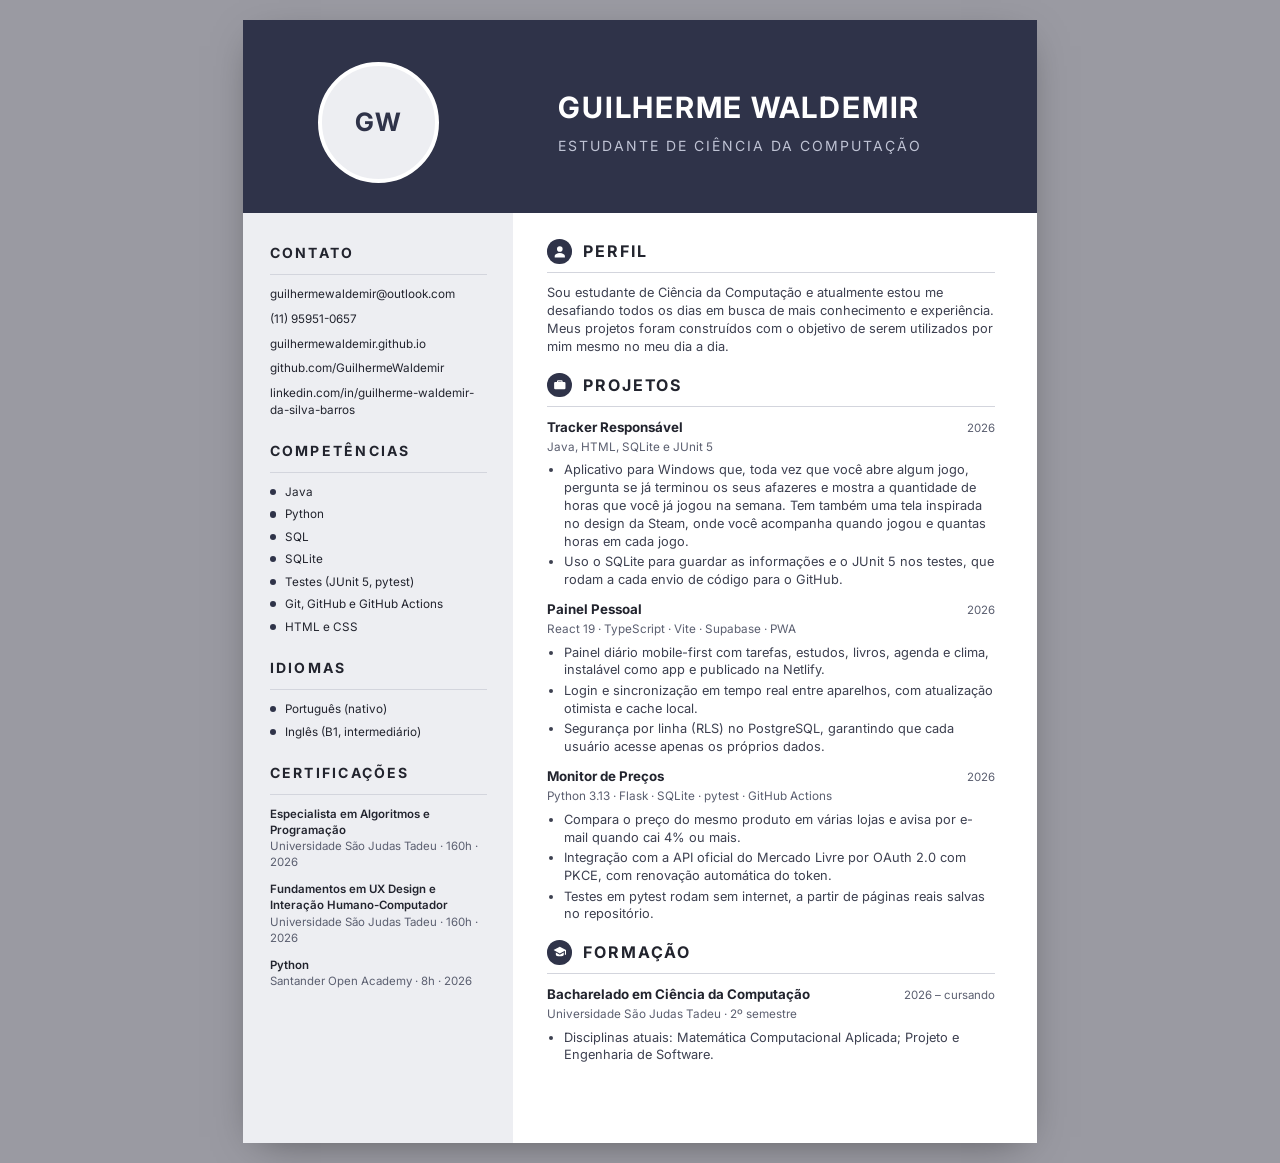
==== curriculo.html @ fb8f62c9 "Enxuga a lista de competências do currículo Tira TypeScript/JavaScript, React e Vite, Flask e Postgr" ====
<!doctype html>
<html lang="pt-BR">
<head>
  <meta charset="utf-8">
  <meta name="viewport" content="width=device-width, initial-scale=1">
  <title>Currículo · Guilherme Waldemir</title>
  <meta name="description" content="Currículo de Guilherme Waldemir, estudante de Ciência da Computação.">
  <link rel="preconnect" href="https://fonts.googleapis.com">
  <link rel="preconnect" href="https://fonts.gstatic.com" crossorigin>
  <link href="https://fonts.googleapis.com/css2?family=Inter:wght@400;500;600;700&display=swap" rel="stylesheet">
  <style>
    /* Currículo em duas colunas, para impressão em A4.
       Tema claro sempre: papel é branco. */
    @page { size: A4; margin: 0; }

    :root {
      --escuro: #2f3349;   /* faixa do topo e títulos */
      --lateral: #edeef2;  /* fundo da barra lateral */
      --texto: #22242e;
      --suave: #5b5f70;
      --linha: #d3d5dd;
      --largura-lateral: 34%;
    }

    * { box-sizing: border-box; }

    body {
      margin: 0;
      background: #9a9aa2;
      color: var(--texto);
      font: 400 9.6pt/1.4 "Inter", system-ui, sans-serif;
      -webkit-font-smoothing: antialiased;
    }

    .folha {
      width: 210mm;
      min-height: 297mm;
      margin: 20px auto;
      background: #fff;
      /* Pinta a faixa da barra lateral no fundo da página inteira: garante que
         ela vá até o pé do papel, mesmo onde o conteúdo termina antes. */
      background-image: linear-gradient(to right, var(--lateral) 0 var(--largura-lateral), #fff var(--largura-lateral));
      box-shadow: 0 10px 40px -16px rgba(0, 0, 0, .5);
      display: grid;
      grid-template-columns: var(--largura-lateral) 1fr;
      grid-template-rows: auto 1fr;
      /* Sem isso, o Chrome remove os fundos coloridos ao gerar o PDF. */
      -webkit-print-color-adjust: exact;
      print-color-adjust: exact;
    }

    /* ---------- topo ---------- */
    .marca {
      background: var(--escuro);
      display: flex; align-items: center; justify-content: center;
      padding: 11mm 0 8mm;
    }
    .monograma {
      width: 32mm; height: 32mm;
      border-radius: 50%;
      background: var(--lateral);
      border: 1.2mm solid #fff;
      display: flex; align-items: center; justify-content: center;
      font-weight: 700; font-size: 19pt; letter-spacing: .04em;
      color: var(--escuro);
    }

    .titulo-topo {
      background: var(--escuro);
      color: #fff;
      padding: 12mm 12mm 8mm;
      display: flex; flex-direction: column; justify-content: center;
    }
    .titulo-topo h1 {
      margin: 0;
      font-size: 22pt; font-weight: 700;
      letter-spacing: .06em; text-transform: uppercase;
      line-height: 1.1;
    }
    .titulo-topo p {
      margin: 3mm 0 0;
      font-size: 10.5pt; letter-spacing: .14em; text-transform: uppercase;
      color: #bfc3d4;
    }

    /* ---------- barra lateral ---------- */
    .lateral { padding: 8mm 7mm 8mm; }

    .lateral h2 {
      margin: 0 0 3mm;
      font-size: 10.5pt; font-weight: 700;
      letter-spacing: .16em; text-transform: uppercase;
    }
    .lateral section + section { margin-top: 6mm; }
    .lateral hr {
      border: 0; border-top: 1px solid var(--linha);
      margin: 0 0 3mm;
    }

    .contato { list-style: none; margin: 0; padding: 0; font-size: 8.8pt; }
    .contato li { margin-bottom: 2.2mm; word-break: break-word; }
    .contato a { color: inherit; text-decoration: none; }

    .lista { list-style: none; margin: 0; padding: 0; font-size: 8.8pt; }
    .lista li { position: relative; padding-left: 4mm; margin-bottom: 1.6mm; }
    .lista li::before {
      content: ""; position: absolute; left: 0; top: 1.35mm;
      width: 1.6mm; height: 1.6mm; border-radius: 50%;
      background: var(--escuro);
    }

    .cert { font-size: 8.6pt; margin-bottom: 3mm; }
    .cert b { display: block; font-weight: 600; }
    .cert span { color: var(--suave); }

    /* ---------- coluna principal ---------- */
    .principal { padding: 7mm 11mm 7mm 9mm; }

    .principal section + section { margin-top: 4.4mm; }

    .cabeca { display: flex; align-items: center; gap: 3mm; }
    .cabeca .icone {
      width: 6.5mm; height: 6.5mm; border-radius: 50%;
      background: var(--escuro);
      display: flex; align-items: center; justify-content: center;
      flex: none;
    }
    .cabeca .icone svg { width: 3.6mm; height: 3.6mm; fill: #fff; }
    .cabeca h2 {
      margin: 0;
      font-size: 12pt; font-weight: 700;
      letter-spacing: .12em; text-transform: uppercase;
    }
    .principal hr {
      border: 0; border-top: 1px solid var(--linha);
      margin: 2.2mm 0 3mm;
    }

    .principal p { margin: 0; color: #3d4050; }

    .item { margin-bottom: 2.9mm; }
    .item:last-child { margin-bottom: 0; }
    .item-topo { display: flex; justify-content: space-between; gap: 4mm; align-items: baseline; }
    .item-titulo { font-weight: 700; font-size: 10pt; }
    .item-data { font-size: 8.6pt; color: var(--suave); white-space: nowrap; }
    .item-sub { font-size: 8.8pt; color: var(--suave); margin-top: .6mm; }

    .bullets { margin: 1.6mm 0 0; padding-left: 4.5mm; }
    .bullets li { margin-bottom: .7mm; color: #3d4050; }

    /* A folha tem largura fixa de A4 (210mm). Em telas menores, diminui a
       escala para caber, em vez de forçar rolagem lateral. */
    @media screen and (max-width: 860px) { .folha { zoom: .85; } }
    @media screen and (max-width: 720px) { .folha { zoom: .68; } }
    @media screen and (max-width: 560px) { .folha { zoom: .5; } }
    @media screen and (max-width: 420px) { .folha { zoom: .42; } }

    @media print {
      body { background: #fff; }
      /* Altura um pouco menor que os 297mm do A4: o arredondamento do
         navegador empurrava uma segunda página em branco. */
      .folha { margin: 0; box-shadow: none; width: auto; min-height: 0; height: 296mm; }
    }
  </style>
</head>
<body>
  <main class="folha">
    <div class="marca">
      <div class="monograma">GW</div>
    </div>

    <header class="titulo-topo">
      <h1>Guilherme Waldemir</h1>
      <p>Estudante de Ciência da Computação</p>
    </header>

    <aside class="lateral">
      <section>
        <h2>Contato</h2>
        <hr>
        <ul class="contato">
          <li><a href="mailto:guilhermewaldemir@outlook.com">guilhermewaldemir@outlook.com</a></li>
          <li><a href="tel:+5511959510657">(11) 95951-0657</a></li>
          <li><a href="https://guilhermewaldemir.github.io">guilhermewaldemir.github.io</a></li>
          <li><a href="https://github.com/GuilhermeWaldemir">github.com/GuilhermeWaldemir</a></li>
          <li><a href="https://www.linkedin.com/in/guilherme-waldemir-da-silva-barros-382065347/">linkedin.com/in/guilherme-waldemir-da-silva-barros</a></li>
        </ul>
      </section>

      <section>
        <h2>Competências</h2>
        <hr>
        <ul class="lista">
          <li>Java</li>
          <li>Python</li>
          <li>SQL</li>
          <li>SQLite</li>
          <li>Testes (JUnit 5, pytest)</li>
          <li>Git, GitHub e GitHub Actions</li>
          <li>HTML e CSS</li>
        </ul>
      </section>

      <section>
        <h2>Idiomas</h2>
        <hr>
        <ul class="lista">
          <li>Português (nativo)</li>
          <li>Inglês (B1, intermediário)</li>
        </ul>
      </section>

      <section>
        <h2>Certificações</h2>
        <hr>
        <div class="cert">
          <b>Especialista em Algoritmos e Programação</b>
          <span>Universidade São Judas Tadeu · 160h · 2026</span>
        </div>
        <div class="cert">
          <b>Fundamentos em UX Design e Interação Humano-Computador</b>
          <span>Universidade São Judas Tadeu · 160h · 2026</span>
        </div>
        <div class="cert">
          <b>Python</b>
          <span>Santander Open Academy · 8h · 2026</span>
        </div>
      </section>
    </aside>

    <div class="principal">
      <section>
        <div class="cabeca">
          <span class="icone" aria-hidden="true">
            <svg viewBox="0 0 24 24"><path d="M12 12a5 5 0 1 0 0-10 5 5 0 0 0 0 10Zm0 2c-5 0-9 2.6-9 5.8V22h18v-2.2c0-3.2-4-5.8-9-5.8Z"/></svg>
          </span>
          <h2>Perfil</h2>
        </div>
        <hr>
        <p>
          Sou estudante de Ciência da Computação e atualmente estou me desafiando todos os dias
          em busca de mais conhecimento e experiência. Meus projetos foram construídos com o
          objetivo de serem utilizados por mim mesmo no meu dia a dia.
        </p>
      </section>

      <section>
        <div class="cabeca">
          <span class="icone" aria-hidden="true">
            <svg viewBox="0 0 24 24"><path d="M9 4h6a2 2 0 0 1 2 2v1h3a2 2 0 0 1 2 2v9a2 2 0 0 1-2 2H4a2 2 0 0 1-2-2V9a2 2 0 0 1 2-2h3V6a2 2 0 0 1 2-2Zm0 3h6V6H9v1Z"/></svg>
          </span>
          <h2>Projetos</h2>
        </div>
        <hr>

        <div class="item">
          <div class="item-topo">
            <span class="item-titulo">Tracker Responsável</span>
            <span class="item-data">2026</span>
          </div>
          <div class="item-sub">Java, HTML, SQLite e JUnit 5</div>
          <ul class="bullets">
            <li>Aplicativo para Windows que, toda vez que você abre algum jogo, pergunta se já terminou os seus afazeres e mostra a quantidade de horas que você já jogou na semana. Tem também uma tela inspirada no design da Steam, onde você acompanha quando jogou e quantas horas em cada jogo.</li>
            <li>Uso o SQLite para guardar as informações e o JUnit 5 nos testes, que rodam a cada envio de código para o GitHub.</li>
          </ul>
        </div>

        <div class="item">
          <div class="item-topo">
            <span class="item-titulo">Painel Pessoal</span>
            <span class="item-data">2026</span>
          </div>
          <div class="item-sub">React 19 · TypeScript · Vite · Supabase · PWA</div>
          <ul class="bullets">
            <li>Painel diário mobile-first com tarefas, estudos, livros, agenda e clima, instalável como app e publicado na Netlify.</li>
            <li>Login e sincronização em tempo real entre aparelhos, com atualização otimista e cache local.</li>
            <li>Segurança por linha (RLS) no PostgreSQL, garantindo que cada usuário acesse apenas os próprios dados.</li>
          </ul>
        </div>

        <div class="item">
          <div class="item-topo">
            <span class="item-titulo">Monitor de Preços</span>
            <span class="item-data">2026</span>
          </div>
          <div class="item-sub">Python 3.13 · Flask · SQLite · pytest · GitHub Actions</div>
          <ul class="bullets">
            <li>Compara o preço do mesmo produto em várias lojas e avisa por e-mail quando cai 4% ou mais.</li>
            <li>Integração com a API oficial do Mercado Livre por OAuth 2.0 com PKCE, com renovação automática do token.</li>
            <li>Testes em pytest rodam sem internet, a partir de páginas reais salvas no repositório.</li>
          </ul>
        </div>
      </section>

      <section>
        <div class="cabeca">
          <span class="icone" aria-hidden="true">
            <svg viewBox="0 0 24 24"><path d="M12 3 1 9l11 6 9-4.9V17h2V9L12 3ZM5 13.2V17c0 1.7 3.1 3 7 3s7-1.3 7-3v-3.8l-7 3.8-7-3.8Z"/></svg>
          </span>
          <h2>Formação</h2>
        </div>
        <hr>
        <div class="item">
          <div class="item-topo">
            <span class="item-titulo">Bacharelado em Ciência da Computação</span>
            <span class="item-data">2026 – cursando</span>
          </div>
          <div class="item-sub">Universidade São Judas Tadeu · 2º semestre</div>
          <ul class="bullets">
            <li>Disciplinas atuais: Matemática Computacional Aplicada; Projeto e Engenharia de Software.</li>
          </ul>
        </div>
      </section>
    </div>
  </main>
</body>
</html>
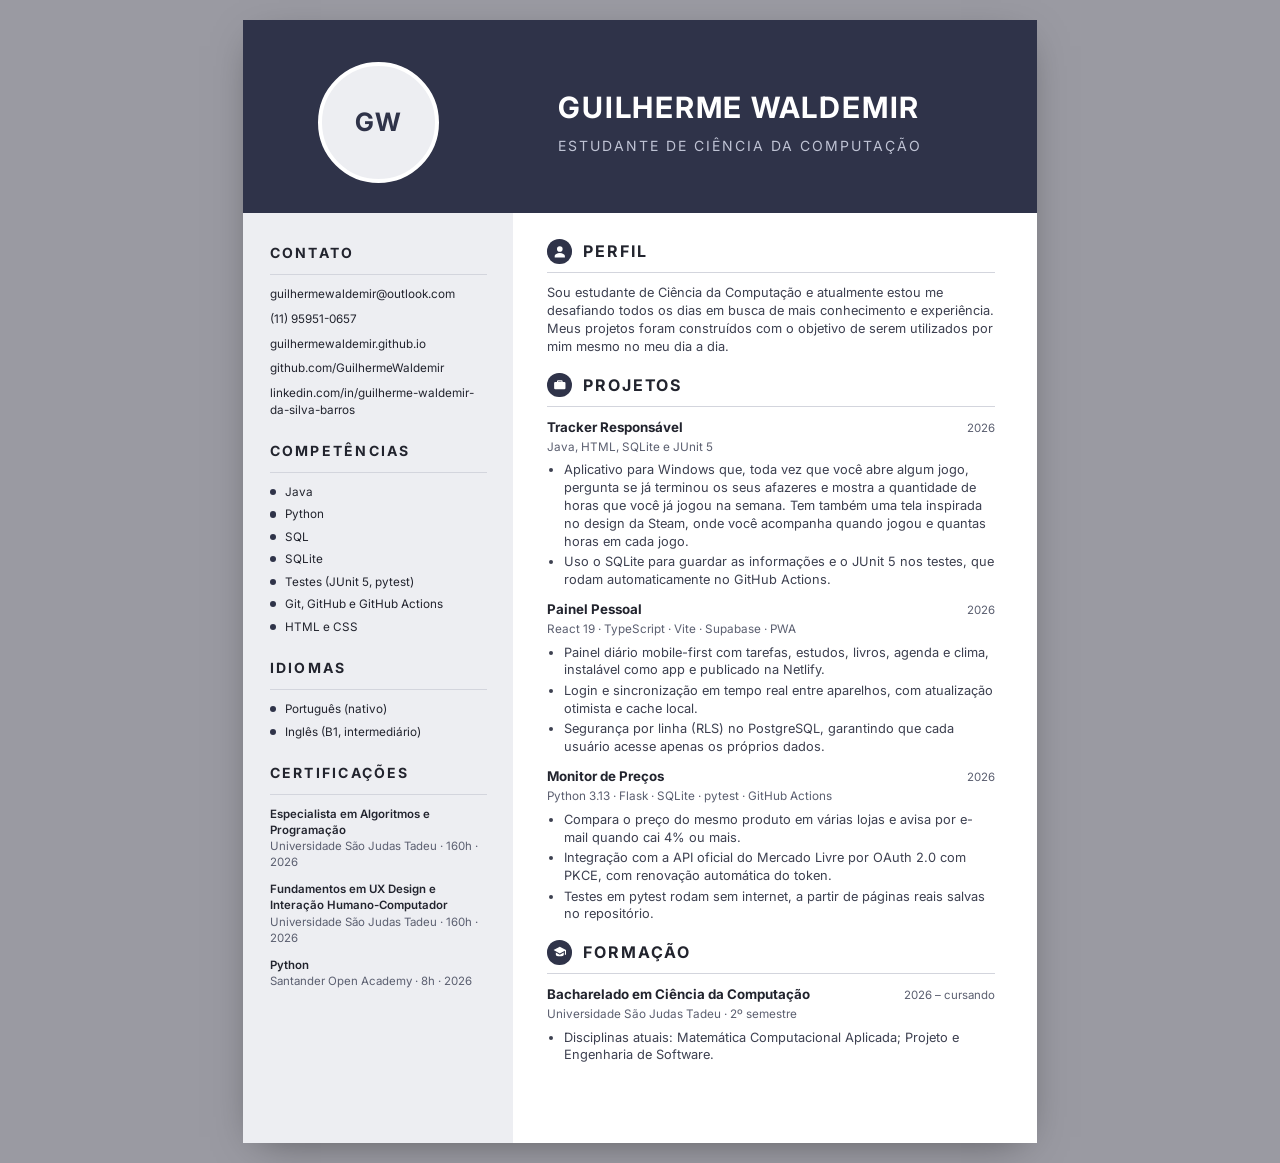
==== commit 8d8f00d7: "Cita o GitHub Actions na descrição dos testes do tracker Co-Authored-By: Claude Opus 5 <noreply@anth" ====
--- a/curriculo.html
+++ b/curriculo.html
@@ -261,7 +261,7 @@
           <div class="item-sub">Java, HTML, SQLite e JUnit 5</div>
           <ul class="bullets">
             <li>Aplicativo para Windows que, toda vez que você abre algum jogo, pergunta se já terminou os seus afazeres e mostra a quantidade de horas que você já jogou na semana. Tem também uma tela inspirada no design da Steam, onde você acompanha quando jogou e quantas horas em cada jogo.</li>
-            <li>Uso o SQLite para guardar as informações e o JUnit 5 nos testes, que rodam a cada envio de código para o GitHub.</li>
+            <li>Uso o SQLite para guardar as informações e o JUnit 5 nos testes, que rodam automaticamente no GitHub Actions.</li>
           </ul>
         </div>
 
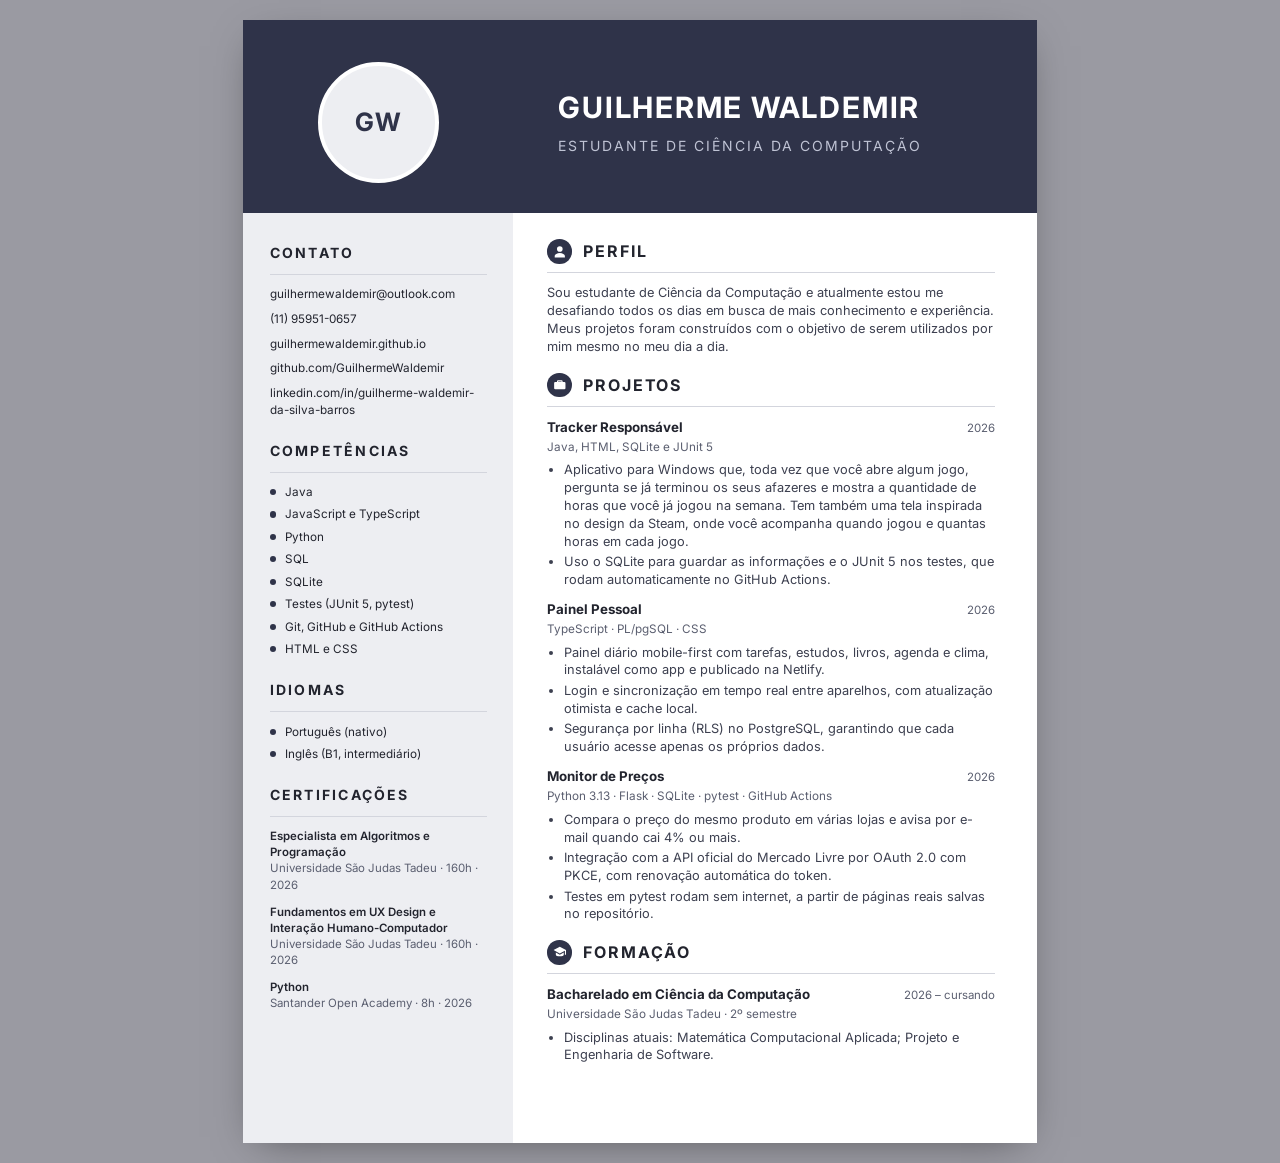
==== commit 73f5f924: "Ajusta competências e tecnologias do painel no currículo Volta JavaScript e TypeScript à lista de co" ====
--- a/curriculo.html
+++ b/curriculo.html
@@ -192,6 +192,7 @@
         <hr>
         <ul class="lista">
           <li>Java</li>
+          <li>JavaScript e TypeScript</li>
           <li>Python</li>
           <li>SQL</li>
           <li>SQLite</li>
@@ -270,7 +271,7 @@
             <span class="item-titulo">Painel Pessoal</span>
             <span class="item-data">2026</span>
           </div>
-          <div class="item-sub">React 19 · TypeScript · Vite · Supabase · PWA</div>
+          <div class="item-sub">TypeScript · PL/pgSQL · CSS</div>
           <ul class="bullets">
             <li>Painel diário mobile-first com tarefas, estudos, livros, agenda e clima, instalável como app e publicado na Netlify.</li>
             <li>Login e sincronização em tempo real entre aparelhos, com atualização otimista e cache local.</li>
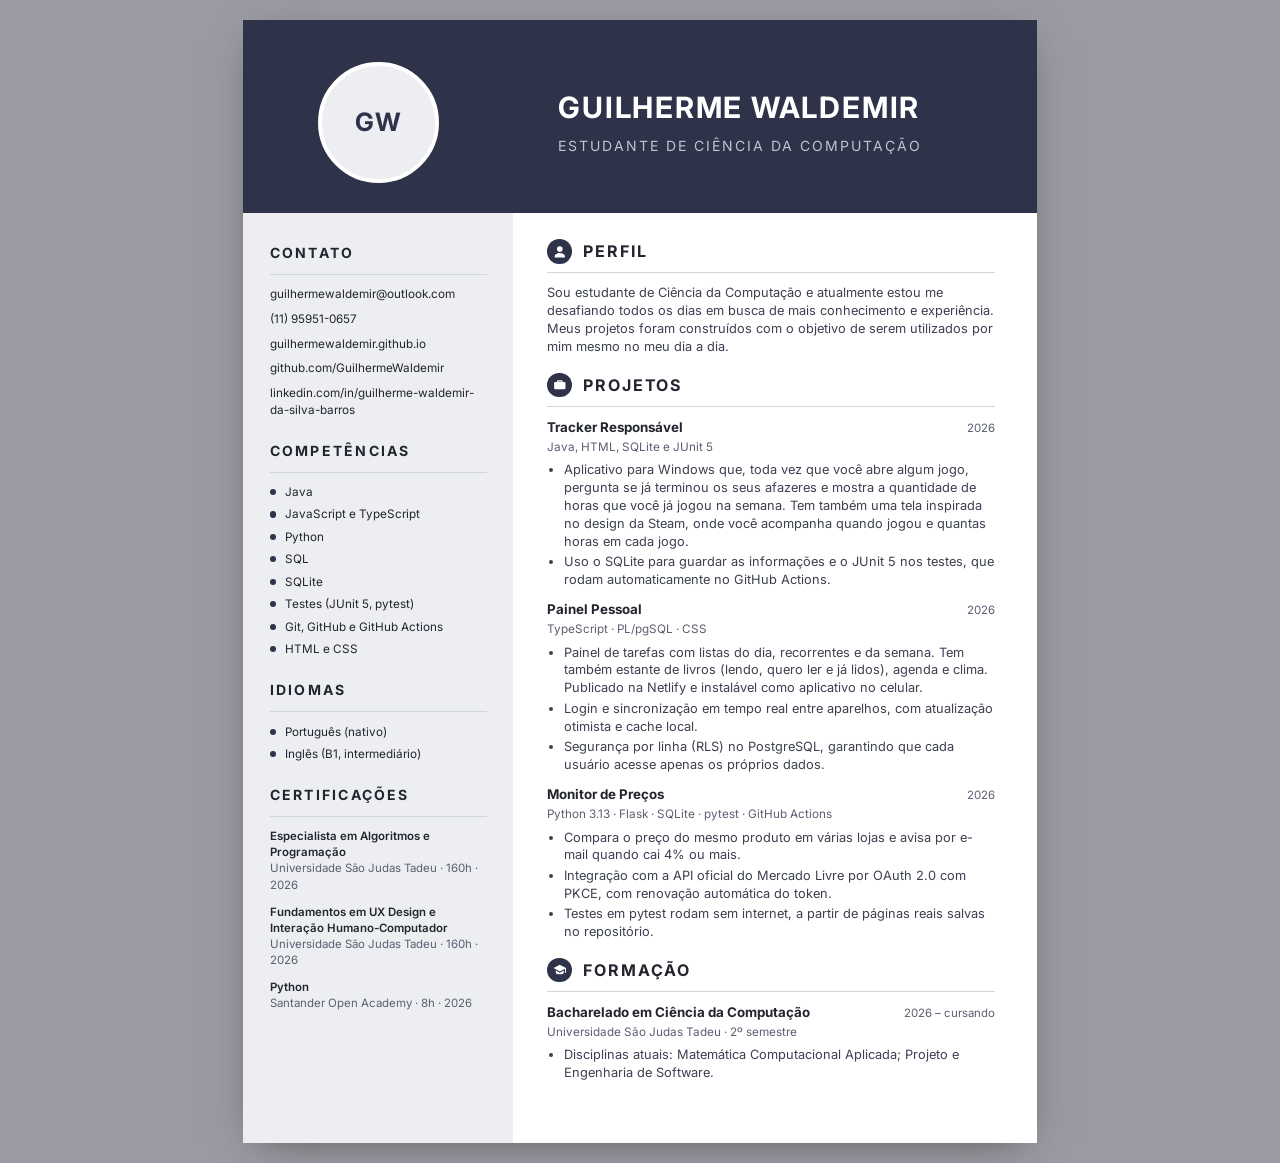
==== commit f2e6ddbd: "Reescreve a descrição do Painel Pessoal no currículo Co-Authored-By: Claude Opus 5 <noreply@anthropi" ====
--- a/curriculo.html
+++ b/curriculo.html
@@ -273,7 +273,7 @@
           </div>
           <div class="item-sub">TypeScript · PL/pgSQL · CSS</div>
           <ul class="bullets">
-            <li>Painel diário mobile-first com tarefas, estudos, livros, agenda e clima, instalável como app e publicado na Netlify.</li>
+            <li>Painel de tarefas com listas do dia, recorrentes e da semana. Tem também estante de livros (lendo, quero ler e já lidos), agenda e clima. Publicado na Netlify e instalável como aplicativo no celular.</li>
             <li>Login e sincronização em tempo real entre aparelhos, com atualização otimista e cache local.</li>
             <li>Segurança por linha (RLS) no PostgreSQL, garantindo que cada usuário acesse apenas os próprios dados.</li>
           </ul>
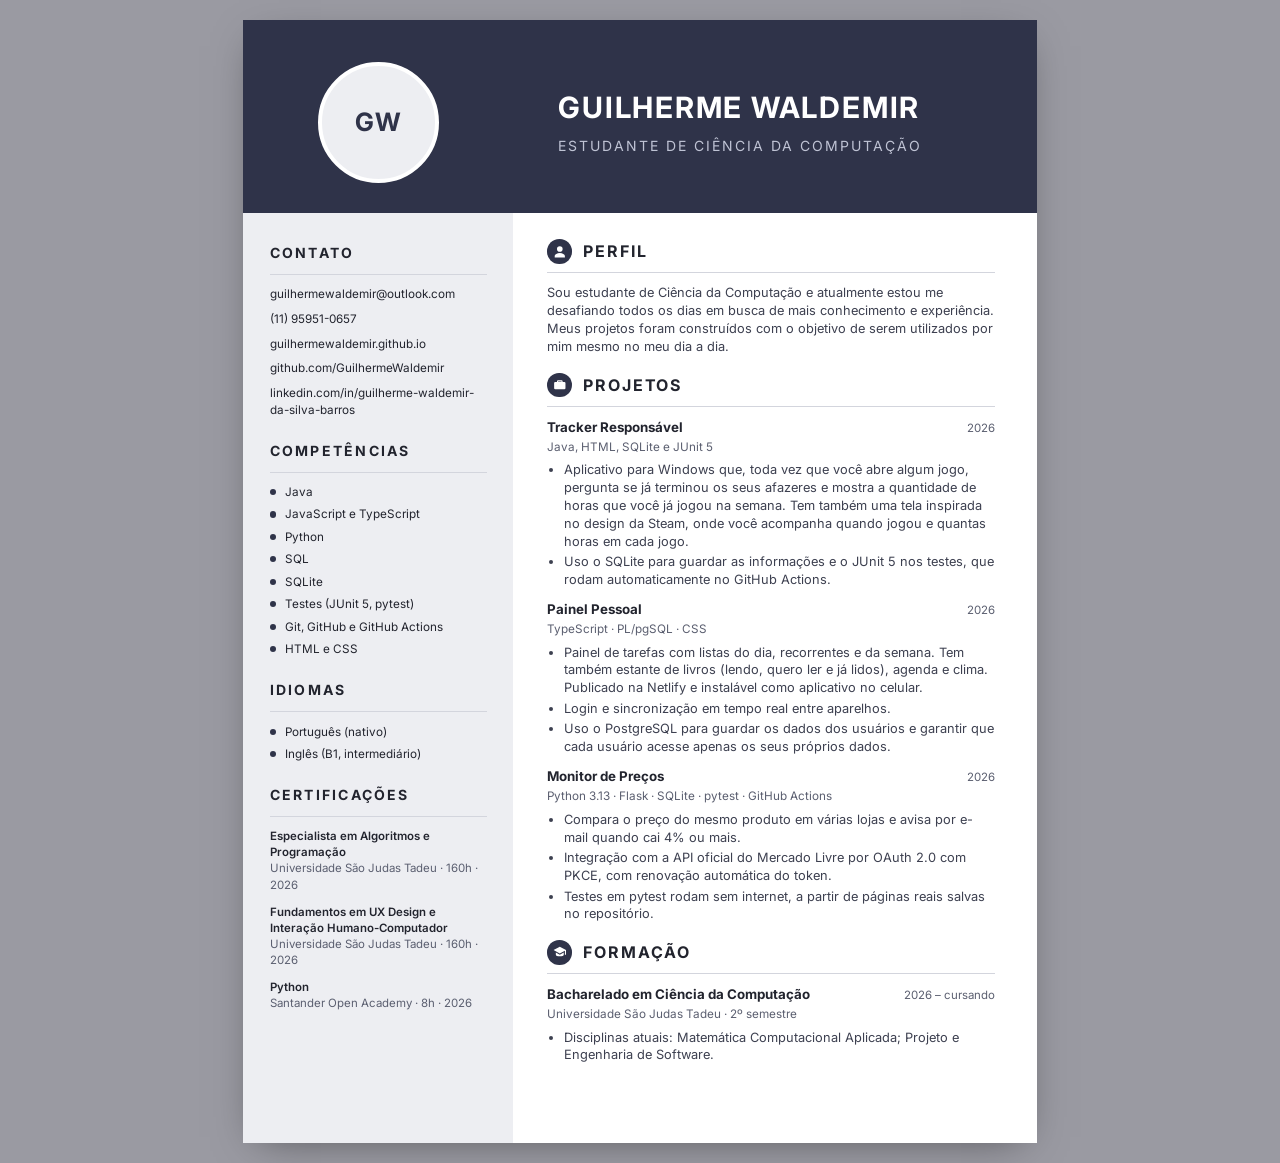
==== commit a080d088: "Simplifica os itens de sincronização e banco no currículo Co-Authored-By: Claude Opus 5 <noreply@ant" ====
--- a/curriculo.html
+++ b/curriculo.html
@@ -274,8 +274,8 @@
           <div class="item-sub">TypeScript · PL/pgSQL · CSS</div>
           <ul class="bullets">
             <li>Painel de tarefas com listas do dia, recorrentes e da semana. Tem também estante de livros (lendo, quero ler e já lidos), agenda e clima. Publicado na Netlify e instalável como aplicativo no celular.</li>
-            <li>Login e sincronização em tempo real entre aparelhos, com atualização otimista e cache local.</li>
-            <li>Segurança por linha (RLS) no PostgreSQL, garantindo que cada usuário acesse apenas os próprios dados.</li>
+            <li>Login e sincronização em tempo real entre aparelhos.</li>
+            <li>Uso o PostgreSQL para guardar os dados dos usuários e garantir que cada usuário acesse apenas os seus próprios dados.</li>
           </ul>
         </div>
 
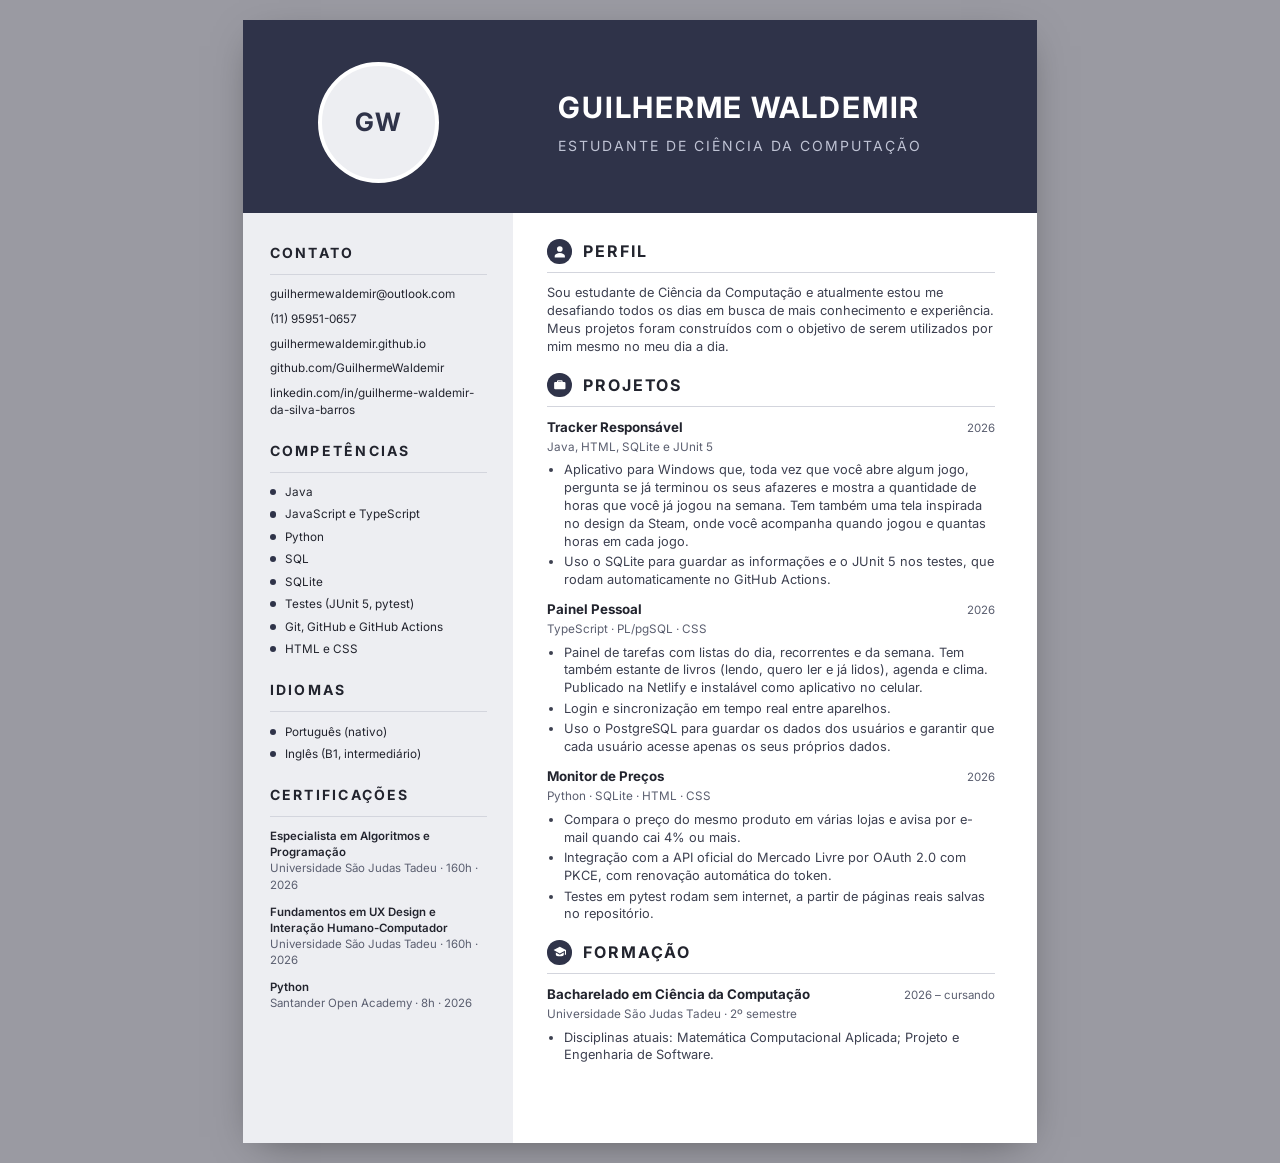
==== commit 84d470c6: "Simplifica a linha de tecnologias do monitor no currículo Co-Authored-By: Claude Opus 5 <noreply@ant" ====
--- a/curriculo.html
+++ b/curriculo.html
@@ -284,7 +284,7 @@
             <span class="item-titulo">Monitor de Preços</span>
             <span class="item-data">2026</span>
           </div>
-          <div class="item-sub">Python 3.13 · Flask · SQLite · pytest · GitHub Actions</div>
+          <div class="item-sub">Python · SQLite · HTML · CSS</div>
           <ul class="bullets">
             <li>Compara o preço do mesmo produto em várias lojas e avisa por e-mail quando cai 4% ou mais.</li>
             <li>Integração com a API oficial do Mercado Livre por OAuth 2.0 com PKCE, com renovação automática do token.</li>
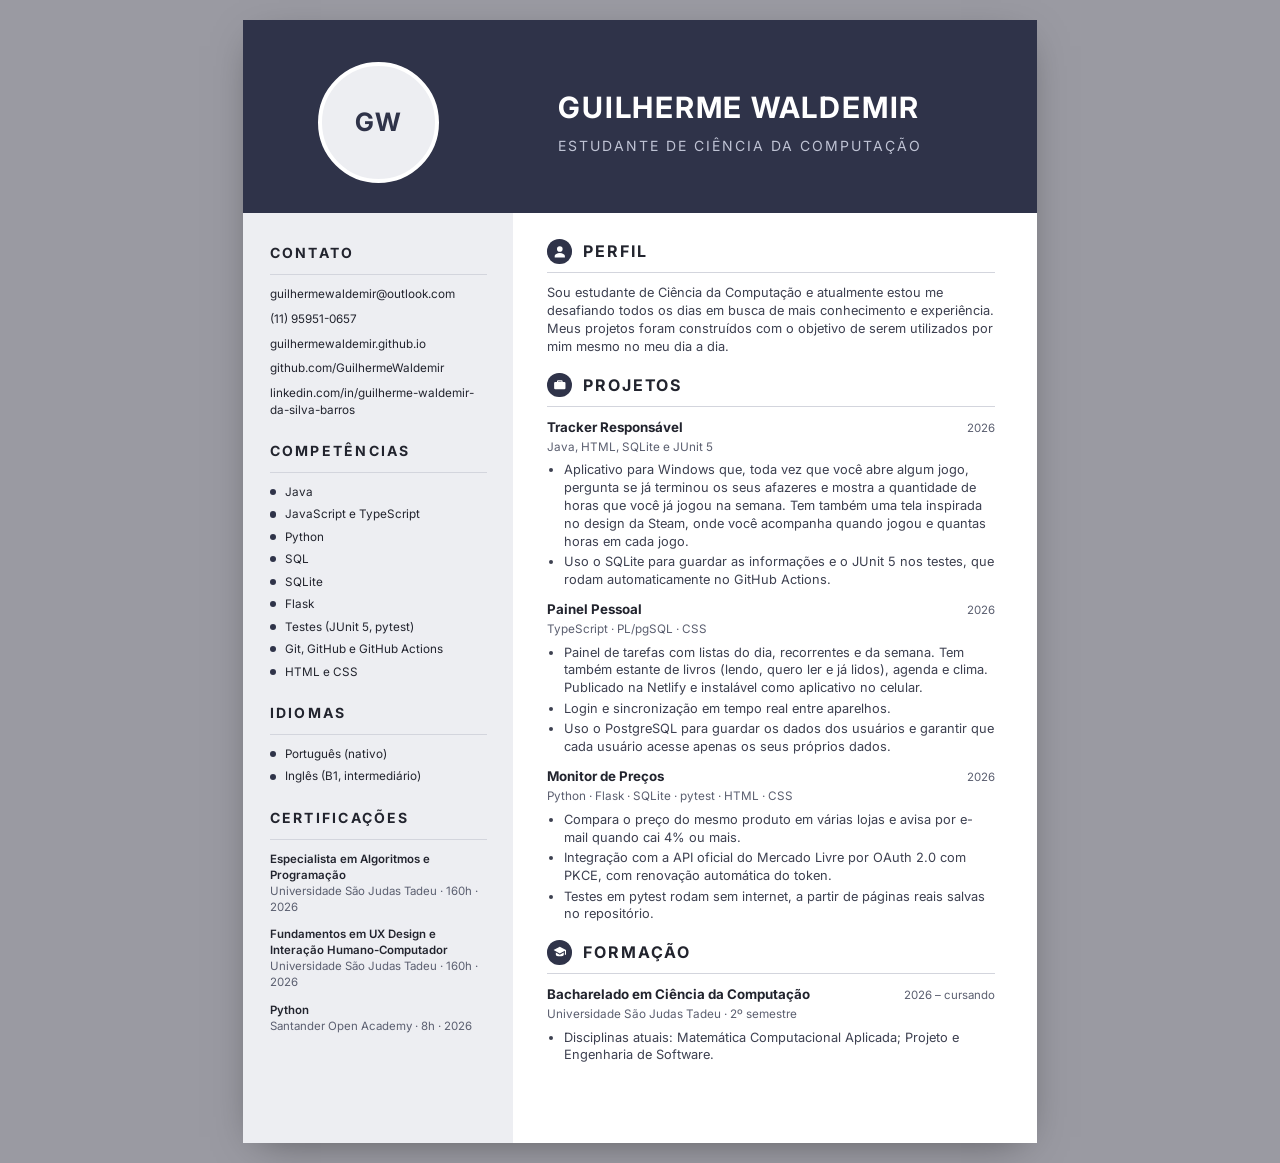
==== commit 2cc1617e: "Adiciona Flask e pytest ao currículo Flask entra na lista de competências e, junto com o pytest, na " ====
--- a/curriculo.html
+++ b/curriculo.html
@@ -196,6 +196,7 @@
           <li>Python</li>
           <li>SQL</li>
           <li>SQLite</li>
+          <li>Flask</li>
           <li>Testes (JUnit 5, pytest)</li>
           <li>Git, GitHub e GitHub Actions</li>
           <li>HTML e CSS</li>
@@ -284,7 +285,7 @@
             <span class="item-titulo">Monitor de Preços</span>
             <span class="item-data">2026</span>
           </div>
-          <div class="item-sub">Python · SQLite · HTML · CSS</div>
+          <div class="item-sub">Python · Flask · SQLite · pytest · HTML · CSS</div>
           <ul class="bullets">
             <li>Compara o preço do mesmo produto em várias lojas e avisa por e-mail quando cai 4% ou mais.</li>
             <li>Integração com a API oficial do Mercado Livre por OAuth 2.0 com PKCE, com renovação automática do token.</li>
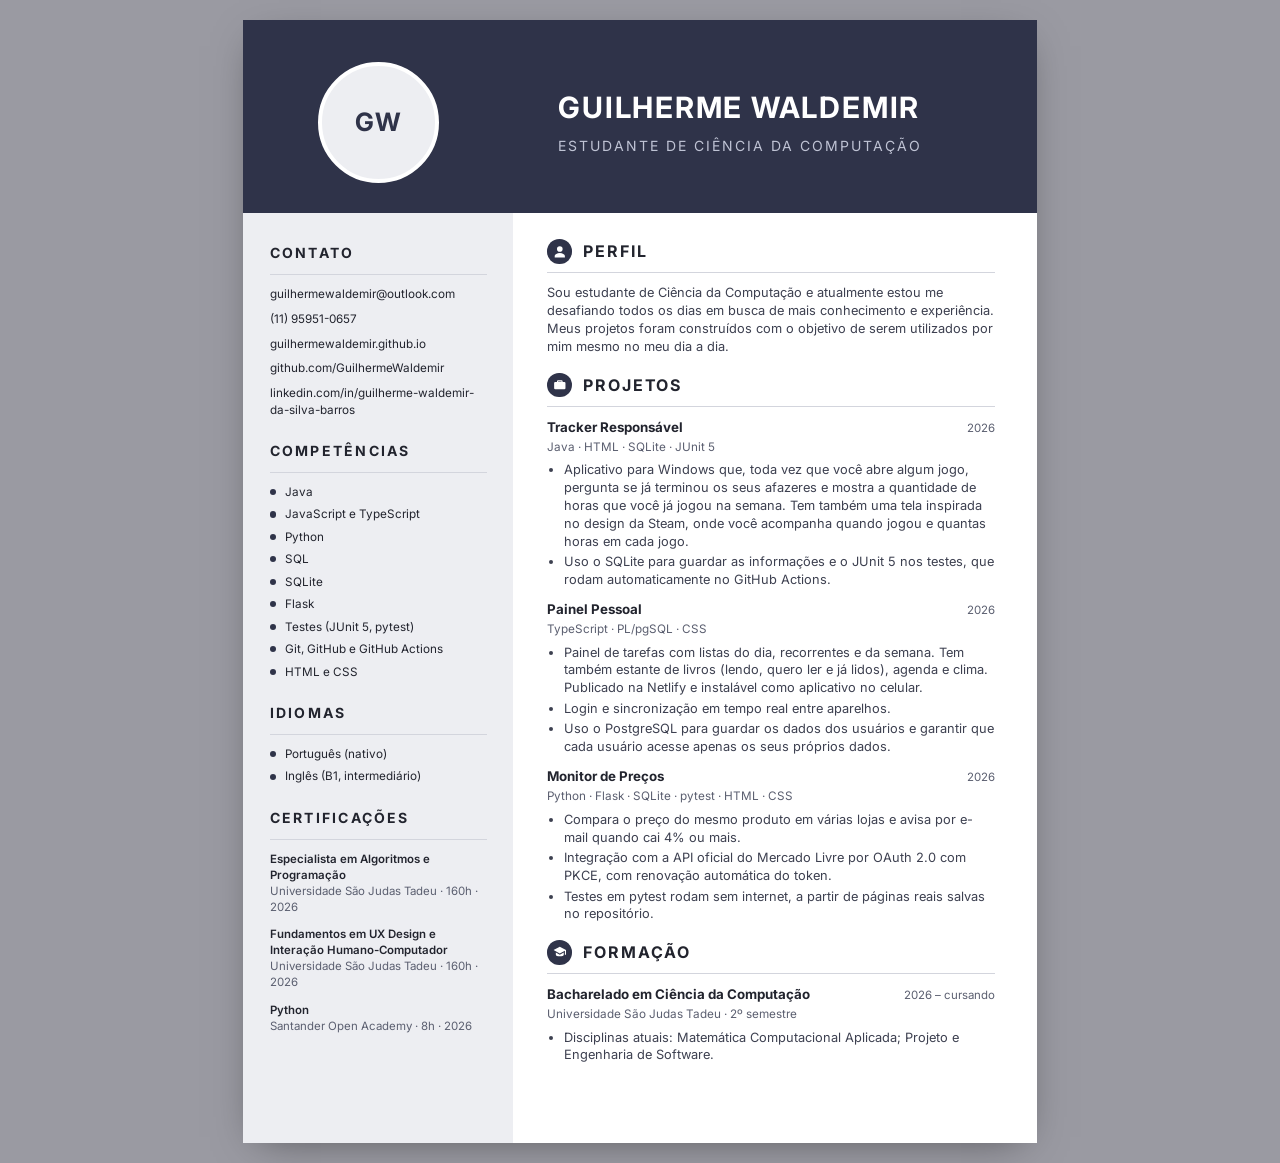
==== commit e2a3b601: "Padroniza o separador das linhas de tecnologia do currículo Co-Authored-By: Claude Opus 5 <noreply@a" ====
--- a/curriculo.html
+++ b/curriculo.html
@@ -260,7 +260,7 @@
             <span class="item-titulo">Tracker Responsável</span>
             <span class="item-data">2026</span>
           </div>
-          <div class="item-sub">Java, HTML, SQLite e JUnit 5</div>
+          <div class="item-sub">Java · HTML · SQLite · JUnit 5</div>
           <ul class="bullets">
             <li>Aplicativo para Windows que, toda vez que você abre algum jogo, pergunta se já terminou os seus afazeres e mostra a quantidade de horas que você já jogou na semana. Tem também uma tela inspirada no design da Steam, onde você acompanha quando jogou e quantas horas em cada jogo.</li>
             <li>Uso o SQLite para guardar as informações e o JUnit 5 nos testes, que rodam automaticamente no GitHub Actions.</li>
